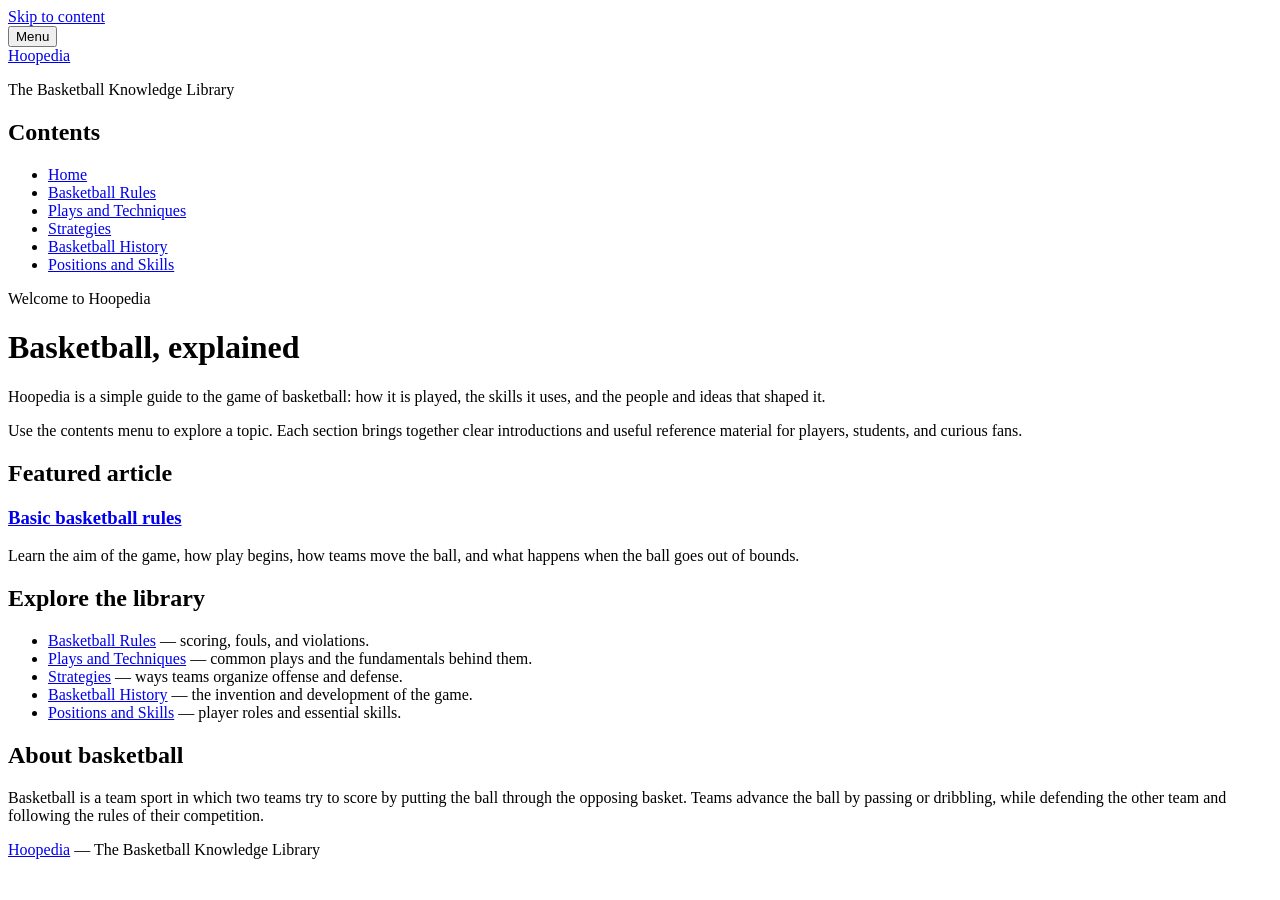
==== index.html @ 58991fec "Add files via upload" ====
<!doctype html>
<html lang="en">
<head>
  <meta charset="utf-8">
  <meta name="viewport" content="width=device-width, initial-scale=1">
  <meta name="description" content="Hoopedia is a clear, friendly library of basketball rules, skills, strategies, and history.">
  <title>Hoopedia — The Basketball Knowledge Library</title>
  <link rel="stylesheet" href="assets/css/style.css">
  <script src="assets/js/script.js" defer></script>
</head>
<body>
  <a class="skip-link" href="#main-content">Skip to content</a>
  <header class="site-header">
    <button class="menu-toggle" type="button" aria-expanded="false" aria-controls="site-navigation">Menu</button>
    <div class="brand">
      <a class="site-name" href="index.html">Hoopedia</a>
      <p class="tagline">The Basketball Knowledge Library</p>
    </div>
  </header>
  <div class="page-layout">
    <nav class="sidebar" id="site-navigation" aria-label="Main navigation">
      <h2>Contents</h2>
      <ul>
        <li><a href="index.html" aria-current="page">Home</a></li>
        <li><a href="rules.html">Basketball Rules</a></li>
        <li><a href="plays.html">Plays and Techniques</a></li>
        <li><a href="strategies.html">Strategies</a></li>
        <li><a href="history.html">Basketball History</a></li>
        <li><a href="positions.html">Positions and Skills</a></li>
      </ul>
    </nav>
    <main id="main-content" class="article">
      <p class="eyebrow">Welcome to Hoopedia</p>
      <h1>Basketball, explained</h1>
      <p class="lead">Hoopedia is a simple guide to the game of basketball: how it is played, the skills it uses, and the people and ideas that shaped it.</p>
      <p>Use the contents menu to explore a topic. Each section brings together clear introductions and useful reference material for players, students, and curious fans.</p>

      <section class="featured">
        <h2>Featured article</h2>
        <h3><a href="rules.html#basic-rules">Basic basketball rules</a></h3>
        <p>Learn the aim of the game, how play begins, how teams move the ball, and what happens when the ball goes out of bounds.</p>
      </section>

      <section>
        <h2>Explore the library</h2>
        <ul class="category-list">
          <li><a href="rules.html">Basketball Rules</a> — scoring, fouls, and violations.</li>
          <li><a href="plays.html">Plays and Techniques</a> — common plays and the fundamentals behind them.</li>
          <li><a href="strategies.html">Strategies</a> — ways teams organize offense and defense.</li>
          <li><a href="history.html">Basketball History</a> — the invention and development of the game.</li>
          <li><a href="positions.html">Positions and Skills</a> — player roles and essential skills.</li>
        </ul>
      </section>

      <section>
        <h2>About basketball</h2>
        <p>Basketball is a team sport in which two teams try to score by putting the ball through the opposing basket. Teams advance the ball by passing or dribbling, while defending the other team and following the rules of their competition.</p>
      </section>
    </main>
  </div>
  <footer class="site-footer">
    <p><a href="index.html">Hoopedia</a> — The Basketball Knowledge Library</p>
  </footer>
</body>
</html>
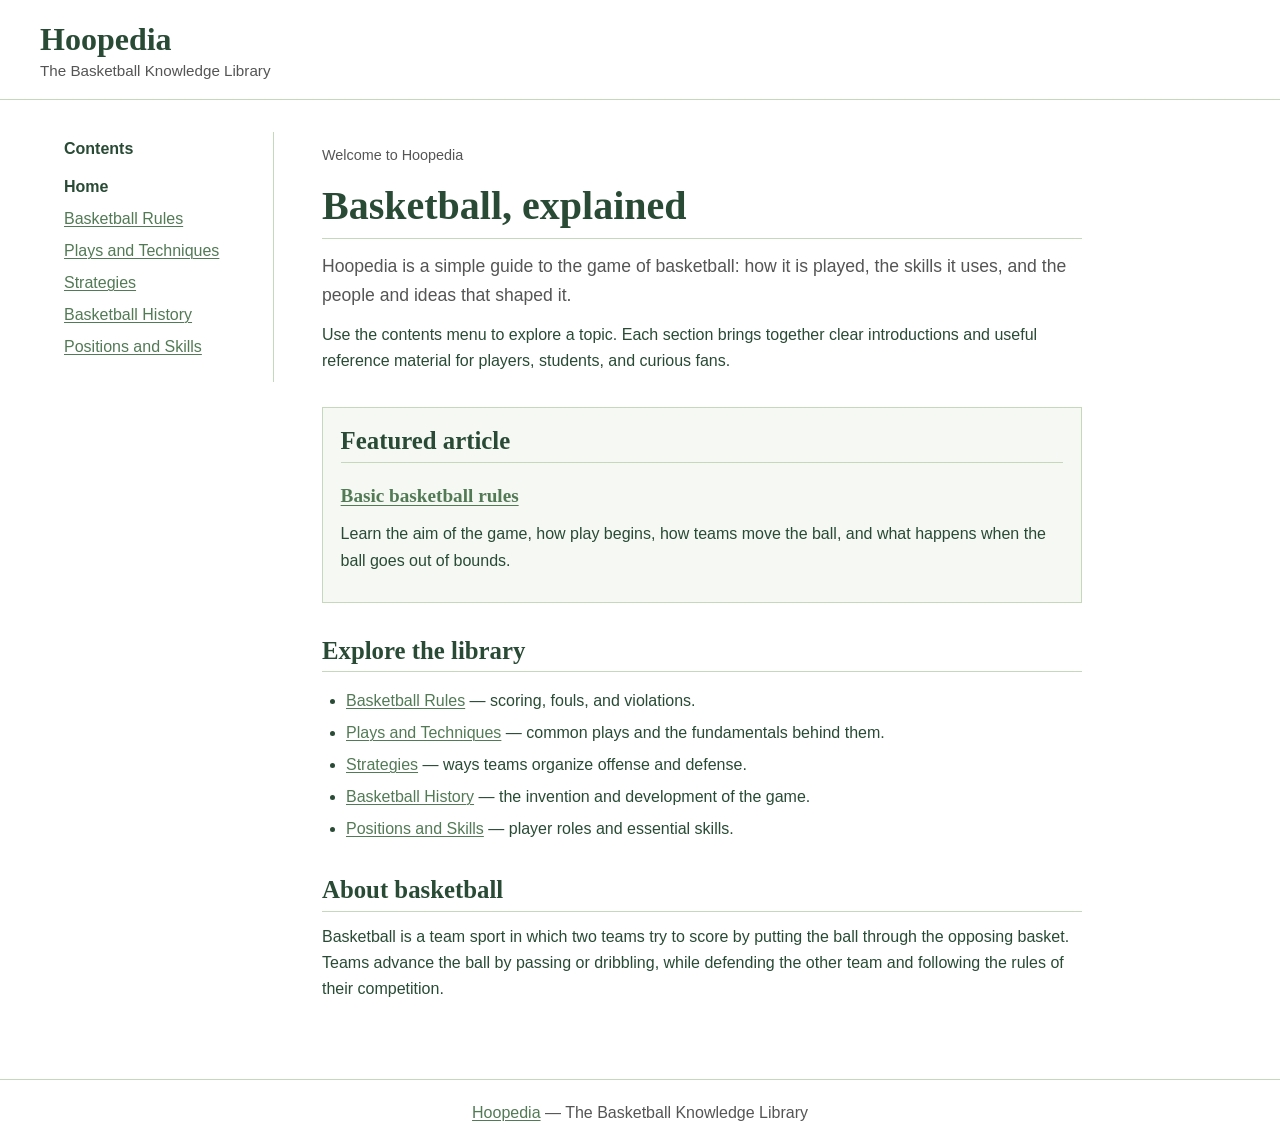
==== commit 97bd6349: "Fix asset paths in index.html Corrected the paths for the stylesheet and script files." ====
--- a/index.html
+++ b/index.html
@@ -5,8 +5,8 @@
   <meta name="viewport" content="width=device-width, initial-scale=1">
   <meta name="description" content="Hoopedia is a clear, friendly library of basketball rules, skills, strategies, and history.">
   <title>Hoopedia — The Basketball Knowledge Library</title>
-  <link rel="stylesheet" href="assets/css/style.css">
-  <script src="assets/js/script.js" defer></script>
+  <link rel="stylesheet" href="asset/css/style.css">
+  <script src="asset/js/script.js" defer></script>
 </head>
 <body>
   <a class="skip-link" href="#main-content">Skip to content</a>
--- a/asset/css/style.css
+++ b/asset/css/style.css
@@ -0,0 +1,318 @@
+:root {
+  color-scheme: light;
+  --page-background: #ffffff;
+  --main-text: #294b35;
+  --link-green: #527a55;
+  --light-green: #c5d8bc;
+  --secondary-text: #555555;
+  --soft-green: #f5f8f3;
+}
+
+* {
+  box-sizing: border-box;
+}
+
+html {
+  scroll-behavior: smooth;
+}
+
+body {
+  margin: 0;
+  background: var(--page-background);
+  color: var(--main-text);
+  font-family: Arial, Helvetica, sans-serif;
+  font-size: 16px;
+  line-height: 1.65;
+}
+
+a {
+  color: var(--link-green);
+  text-decoration: underline;
+  text-decoration-thickness: 1px;
+  text-underline-offset: 0.15em;
+}
+
+a:hover,
+a:focus-visible {
+  color: var(--main-text);
+  text-decoration-thickness: 2px;
+}
+
+a:focus-visible,
+button:focus-visible {
+  outline: 2px solid var(--link-green);
+  outline-offset: 3px;
+}
+
+.skip-link {
+  position: absolute;
+  top: -4rem;
+  left: 1rem;
+  z-index: 2;
+  padding: 0.5rem 0.75rem;
+  background: var(--page-background);
+}
+
+.skip-link:focus {
+  top: 0.5rem;
+}
+
+.site-header {
+  display: flex;
+  align-items: center;
+  gap: 1.25rem;
+  min-height: 100px;
+  padding: 1rem max(1.5rem, calc((100vw - 1200px) / 2));
+  border-bottom: 1px solid var(--light-green);
+}
+
+.brand {
+  line-height: 1.25;
+}
+
+.site-name {
+  color: var(--main-text);
+  font-family: Georgia, "Times New Roman", serif;
+  font-size: 2rem;
+  font-weight: 700;
+  text-decoration: none;
+}
+
+.site-name:hover {
+  color: var(--link-green);
+}
+
+.tagline {
+  margin: 0.15rem 0 0;
+  color: var(--secondary-text);
+  font-size: 0.95rem;
+}
+
+.menu-toggle {
+  display: none;
+  padding: 0.4rem 0.65rem;
+  border: 1px solid var(--light-green);
+  background: var(--page-background);
+  color: var(--main-text);
+  font: inherit;
+  cursor: pointer;
+}
+
+.page-layout {
+  display: grid;
+  grid-template-columns: 210px minmax(0, 760px);
+  gap: 3rem;
+  max-width: 1200px;
+  min-height: calc(100vh - 165px);
+  margin: 0 auto;
+  padding: 2rem 1.5rem 4rem;
+}
+
+.sidebar {
+  align-self: start;
+  padding: 0.25rem 1.1rem 1rem 0;
+  border-right: 1px solid var(--light-green);
+}
+
+.sidebar h2 {
+  margin: 0 0 0.75rem;
+  font-size: 1rem;
+}
+
+.sidebar ul {
+  margin: 0;
+  padding: 0;
+  list-style: none;
+}
+
+.sidebar li {
+  margin: 0.35rem 0;
+}
+
+.sidebar a[aria-current="page"] {
+  color: var(--main-text);
+  font-weight: 700;
+  text-decoration: none;
+}
+
+.article {
+  min-width: 0;
+}
+
+.article h1,
+.article h2,
+.article h3 {
+  font-family: Georgia, "Times New Roman", serif;
+  line-height: 1.3;
+}
+
+.article h1 {
+  margin: 0.15rem 0 0.8rem;
+  padding-bottom: 0.4rem;
+  border-bottom: 1px solid var(--light-green);
+  font-size: clamp(2rem, 5vw, 2.5rem);
+}
+
+.article h2 {
+  margin: 2rem 0 0.65rem;
+  padding-bottom: 0.25rem;
+  border-bottom: 1px solid var(--light-green);
+  font-size: 1.55rem;
+}
+
+.article h3 {
+  margin: 1.35rem 0 0.35rem;
+  font-size: 1.2rem;
+}
+
+.article p {
+  margin: 0.75rem 0;
+}
+
+.article ul,
+.article ol {
+  padding-left: 1.5rem;
+}
+
+.article li {
+  margin: 0.35rem 0;
+}
+
+.eyebrow {
+  color: var(--secondary-text);
+  font-size: 0.9rem;
+}
+
+.lead {
+  color: var(--secondary-text);
+  font-size: 1.1rem;
+}
+
+.featured {
+  margin: 2rem 0;
+  padding: 0.2rem 1.1rem 1rem;
+  border: 1px solid var(--light-green);
+  background: var(--soft-green);
+}
+
+.featured h2 {
+  margin-top: 0.9rem;
+}
+
+.featured h3 {
+  margin-bottom: 0.25rem;
+}
+
+.category-list {
+  padding-left: 1.25rem;
+}
+
+.contents-box {
+  display: table;
+  min-width: min(100%, 270px);
+  margin: 1.5rem 0;
+  padding: 0.25rem 1.1rem 0.65rem;
+  border: 1px solid var(--light-green);
+  background: var(--soft-green);
+}
+
+.contents-box h2 {
+  margin: 0.5rem 0;
+  border: 0;
+  font-family: Arial, Helvetica, sans-serif;
+  font-size: 1rem;
+}
+
+.contents-box ol {
+  margin: 0;
+  padding-left: 1.5rem;
+}
+
+table {
+  width: 100%;
+  margin: 1.25rem 0;
+  border-collapse: collapse;
+  text-align: left;
+}
+
+caption {
+  margin-bottom: 0.5rem;
+  color: var(--secondary-text);
+  font-weight: 700;
+  text-align: left;
+}
+
+th,
+td {
+  padding: 0.6rem 0.75rem;
+  border: 1px solid var(--light-green);
+  vertical-align: top;
+}
+
+thead,
+tbody th {
+  background: var(--soft-green);
+}
+
+.back-link {
+  margin-top: 2rem !important;
+  padding-top: 1rem;
+  border-top: 1px solid var(--light-green);
+}
+
+.site-footer {
+  padding: 1.25rem 1.5rem;
+  border-top: 1px solid var(--light-green);
+  color: var(--secondary-text);
+  text-align: center;
+}
+
+.site-footer p {
+  margin: 0;
+}
+
+@media (max-width: 700px) {
+  .site-header {
+    min-height: 84px;
+    padding: 0.8rem 1rem;
+  }
+
+  .menu-toggle {
+    display: inline-block;
+  }
+
+  .site-name {
+    font-size: 1.7rem;
+  }
+
+  .tagline {
+    font-size: 0.85rem;
+  }
+
+  .page-layout {
+    display: block;
+    min-height: calc(100vh - 150px);
+    padding: 1.25rem 1rem 3rem;
+  }
+
+  .sidebar {
+    display: none;
+    margin: 0 0 1.5rem;
+    padding: 0.9rem 1rem;
+    border: 1px solid var(--light-green);
+    background: var(--soft-green);
+  }
+
+  .sidebar.is-open {
+    display: block;
+  }
+
+  .sidebar li {
+    margin: 0.55rem 0;
+  }
+
+  th,
+  td {
+    padding: 0.45rem;
+  }
+}
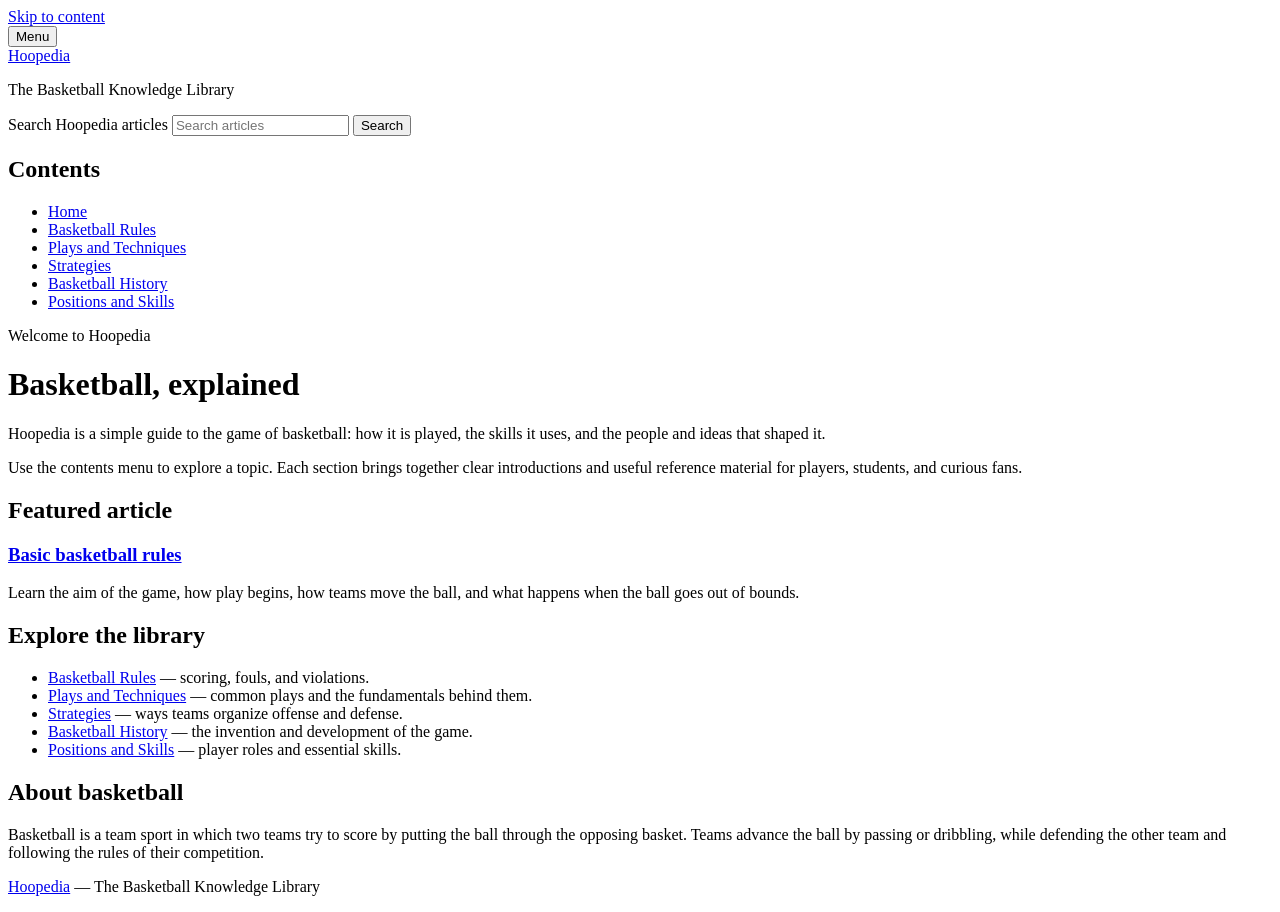
==== commit a1ded39f: "Add files via upload" ====
--- a/index.html
+++ b/index.html
@@ -5,8 +5,8 @@
   <meta name="viewport" content="width=device-width, initial-scale=1">
   <meta name="description" content="Hoopedia is a clear, friendly library of basketball rules, skills, strategies, and history.">
   <title>Hoopedia — The Basketball Knowledge Library</title>
-  <link rel="stylesheet" href="asset/css/style.css">
-  <script src="asset/js/script.js" defer></script>
+  <link rel="stylesheet" href="assets/css/style.css">
+  <script src="assets/js/script.js" defer></script>
 </head>
 <body>
   <a class="skip-link" href="#main-content">Skip to content</a>
@@ -15,6 +15,14 @@
     <div class="brand">
       <a class="site-name" href="index.html">Hoopedia</a>
       <p class="tagline">The Basketball Knowledge Library</p>
+    </div>
+    <div class="header-search">
+      <form class="search-form" role="search" action="index.html" method="get">
+        <label class="visually-hidden" for="site-search">Search Hoopedia articles</label>
+        <input id="site-search" name="q" type="search" placeholder="Search articles" autocomplete="off">
+        <button type="submit">Search</button>
+      </form>
+      <div class="search-results" id="search-results" aria-live="polite" hidden></div>
     </div>
   </header>
   <div class="page-layout">
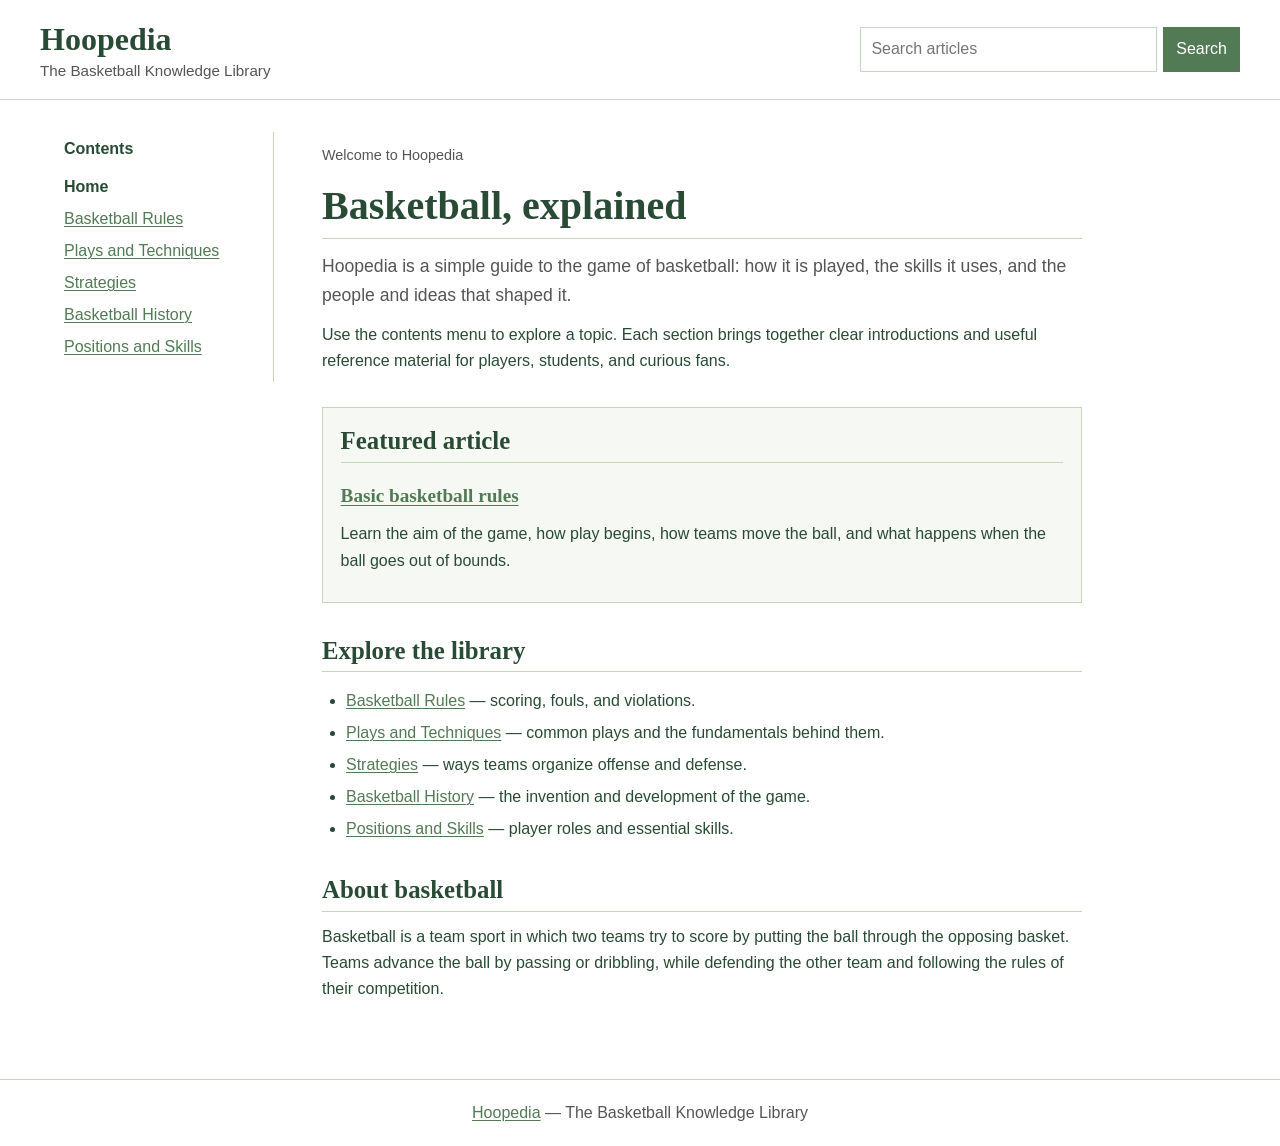
==== commit 6f826a5e: "Update index.html" ====
--- a/index.html
+++ b/index.html
@@ -5,8 +5,8 @@
   <meta name="viewport" content="width=device-width, initial-scale=1">
   <meta name="description" content="Hoopedia is a clear, friendly library of basketball rules, skills, strategies, and history.">
   <title>Hoopedia — The Basketball Knowledge Library</title>
-  <link rel="stylesheet" href="assets/css/style.css">
-  <script src="assets/js/script.js" defer></script>
+  <link rel="stylesheet" href="asset/css/style.css">
+  <script src="asset/js/script.js" defer></script>
 </head>
 <body>
   <a class="skip-link" href="#main-content">Skip to content</a>
--- a/asset/css/style.css
+++ b/asset/css/style.css
@@ -0,0 +1,425 @@
+:root {
+  color-scheme: light;
+  --page-background: #ffffff;
+  --main-text: #294b35;
+  --link-green: #527a55;
+  --light-green: #c5d8bc;
+  --secondary-text: #555555;
+  --soft-green: #f5f8f3;
+}
+
+* {
+  box-sizing: border-box;
+}
+
+html {
+  scroll-behavior: smooth;
+}
+
+body {
+  margin: 0;
+  background: var(--page-background);
+  color: var(--main-text);
+  font-family: Arial, Helvetica, sans-serif;
+  font-size: 16px;
+  line-height: 1.65;
+}
+
+a {
+  color: var(--link-green);
+  text-decoration: underline;
+  text-decoration-thickness: 1px;
+  text-underline-offset: 0.15em;
+}
+
+a:hover,
+a:focus-visible {
+  color: var(--main-text);
+  text-decoration-thickness: 2px;
+}
+
+a:focus-visible,
+button:focus-visible {
+  outline: 2px solid var(--link-green);
+  outline-offset: 3px;
+}
+
+.skip-link {
+  position: absolute;
+  top: -4rem;
+  left: 1rem;
+  z-index: 2;
+  padding: 0.5rem 0.75rem;
+  background: var(--page-background);
+}
+
+.skip-link:focus {
+  top: 0.5rem;
+}
+
+.site-header {
+  position: relative;
+  display: flex;
+  align-items: center;
+  gap: 1.25rem;
+  min-height: 100px;
+  padding: 1rem max(1.5rem, calc((100vw - 1200px) / 2));
+  border-bottom: 1px solid var(--light-green);
+}
+
+.header-search {
+  position: relative;
+  width: min(100%, 380px);
+  margin-left: auto;
+}
+
+.search-form {
+  display: flex;
+  gap: 0.4rem;
+}
+
+.search-form input {
+  min-width: 0;
+  flex: 1;
+  padding: 0.5rem 0.65rem;
+  border: 1px solid var(--light-green);
+  border-radius: 0;
+  background: var(--page-background);
+  color: var(--main-text);
+  font: inherit;
+}
+
+.search-form button {
+  padding: 0.45rem 0.75rem;
+  border: 1px solid var(--link-green);
+  background: var(--link-green);
+  color: var(--page-background);
+  font: inherit;
+  cursor: pointer;
+}
+
+.search-form button:hover {
+  background: var(--main-text);
+}
+
+.search-results {
+  position: absolute;
+  top: calc(100% + 0.35rem);
+  right: 0;
+  z-index: 3;
+  width: 100%;
+  max-height: min(60vh, 420px);
+  overflow-y: auto;
+  border: 1px solid var(--light-green);
+  background: var(--page-background);
+}
+
+.search-results[hidden] {
+  display: none;
+}
+
+.search-results p {
+  margin: 0;
+  padding: 0.75rem;
+  color: var(--secondary-text);
+}
+
+.search-results ul {
+  margin: 0;
+  padding: 0;
+  list-style: none;
+}
+
+.search-results li + li {
+  border-top: 1px solid var(--light-green);
+}
+
+.search-results a {
+  display: block;
+  padding: 0.6rem 0.75rem;
+  text-decoration: none;
+}
+
+.search-results a:hover,
+.search-results a:focus-visible {
+  background: var(--soft-green);
+}
+
+.search-results a strong,
+.search-results a span {
+  display: block;
+}
+
+.search-results a span {
+  color: var(--secondary-text);
+  font-size: 0.9rem;
+}
+
+.visually-hidden {
+  position: absolute;
+  width: 1px;
+  height: 1px;
+  overflow: hidden;
+  clip: rect(0, 0, 0, 0);
+  white-space: nowrap;
+  clip-path: inset(50%);
+}
+
+.brand {
+  line-height: 1.25;
+}
+
+.site-name {
+  color: var(--main-text);
+  font-family: Georgia, "Times New Roman", serif;
+  font-size: 2rem;
+  font-weight: 700;
+  text-decoration: none;
+}
+
+.site-name:hover {
+  color: var(--link-green);
+}
+
+.tagline {
+  margin: 0.15rem 0 0;
+  color: var(--secondary-text);
+  font-size: 0.95rem;
+}
+
+.menu-toggle {
+  display: none;
+  padding: 0.4rem 0.65rem;
+  border: 1px solid var(--light-green);
+  background: var(--page-background);
+  color: var(--main-text);
+  font: inherit;
+  cursor: pointer;
+}
+
+.page-layout {
+  display: grid;
+  grid-template-columns: 210px minmax(0, 760px);
+  gap: 3rem;
+  max-width: 1200px;
+  min-height: calc(100vh - 165px);
+  margin: 0 auto;
+  padding: 2rem 1.5rem 4rem;
+}
+
+.sidebar {
+  align-self: start;
+  padding: 0.25rem 1.1rem 1rem 0;
+  border-right: 1px solid var(--light-green);
+}
+
+.sidebar h2 {
+  margin: 0 0 0.75rem;
+  font-size: 1rem;
+}
+
+.sidebar ul {
+  margin: 0;
+  padding: 0;
+  list-style: none;
+}
+
+.sidebar li {
+  margin: 0.35rem 0;
+}
+
+.sidebar a[aria-current="page"] {
+  color: var(--main-text);
+  font-weight: 700;
+  text-decoration: none;
+}
+
+.article {
+  min-width: 0;
+}
+
+.article h1,
+.article h2,
+.article h3 {
+  font-family: Georgia, "Times New Roman", serif;
+  line-height: 1.3;
+}
+
+.article h1 {
+  margin: 0.15rem 0 0.8rem;
+  padding-bottom: 0.4rem;
+  border-bottom: 1px solid var(--light-green);
+  font-size: clamp(2rem, 5vw, 2.5rem);
+}
+
+.article h2 {
+  margin: 2rem 0 0.65rem;
+  padding-bottom: 0.25rem;
+  border-bottom: 1px solid var(--light-green);
+  font-size: 1.55rem;
+}
+
+.article h3 {
+  margin: 1.35rem 0 0.35rem;
+  font-size: 1.2rem;
+}
+
+.article p {
+  margin: 0.75rem 0;
+}
+
+.article ul,
+.article ol {
+  padding-left: 1.5rem;
+}
+
+.article li {
+  margin: 0.35rem 0;
+}
+
+.eyebrow {
+  color: var(--secondary-text);
+  font-size: 0.9rem;
+}
+
+.lead {
+  color: var(--secondary-text);
+  font-size: 1.1rem;
+}
+
+.featured {
+  margin: 2rem 0;
+  padding: 0.2rem 1.1rem 1rem;
+  border: 1px solid var(--light-green);
+  background: var(--soft-green);
+}
+
+.featured h2 {
+  margin-top: 0.9rem;
+}
+
+.featured h3 {
+  margin-bottom: 0.25rem;
+}
+
+.category-list {
+  padding-left: 1.25rem;
+}
+
+.contents-box {
+  display: table;
+  min-width: min(100%, 270px);
+  margin: 1.5rem 0;
+  padding: 0.25rem 1.1rem 0.65rem;
+  border: 1px solid var(--light-green);
+  background: var(--soft-green);
+}
+
+.contents-box h2 {
+  margin: 0.5rem 0;
+  border: 0;
+  font-family: Arial, Helvetica, sans-serif;
+  font-size: 1rem;
+}
+
+.contents-box ol {
+  margin: 0;
+  padding-left: 1.5rem;
+}
+
+table {
+  width: 100%;
+  margin: 1.25rem 0;
+  border-collapse: collapse;
+  text-align: left;
+}
+
+caption {
+  margin-bottom: 0.5rem;
+  color: var(--secondary-text);
+  font-weight: 700;
+  text-align: left;
+}
+
+th,
+td {
+  padding: 0.6rem 0.75rem;
+  border: 1px solid var(--light-green);
+  vertical-align: top;
+}
+
+thead,
+tbody th {
+  background: var(--soft-green);
+}
+
+.back-link {
+  margin-top: 2rem !important;
+  padding-top: 1rem;
+  border-top: 1px solid var(--light-green);
+}
+
+.site-footer {
+  padding: 1.25rem 1.5rem;
+  border-top: 1px solid var(--light-green);
+  color: var(--secondary-text);
+  text-align: center;
+}
+
+.site-footer p {
+  margin: 0;
+}
+
+@media (max-width: 700px) {
+  .site-header {
+    display: grid;
+    grid-template-columns: auto minmax(0, 1fr);
+    gap: 0.65rem 0.8rem;
+    min-height: 84px;
+    padding: 0.8rem 1rem;
+  }
+
+  .header-search {
+    grid-column: 1 / -1;
+    width: 100%;
+  }
+
+  .menu-toggle {
+    display: inline-block;
+  }
+
+  .site-name {
+    font-size: 1.7rem;
+  }
+
+  .tagline {
+    font-size: 0.85rem;
+  }
+
+  .page-layout {
+    display: block;
+    min-height: calc(100vh - 150px);
+    padding: 1.25rem 1rem 3rem;
+  }
+
+  .sidebar {
+    display: none;
+    margin: 0 0 1.5rem;
+    padding: 0.9rem 1rem;
+    border: 1px solid var(--light-green);
+    background: var(--soft-green);
+  }
+
+  .sidebar.is-open {
+    display: block;
+  }
+
+  .sidebar li {
+    margin: 0.55rem 0;
+  }
+
+  th,
+  td {
+    padding: 0.45rem;
+  }
+}
